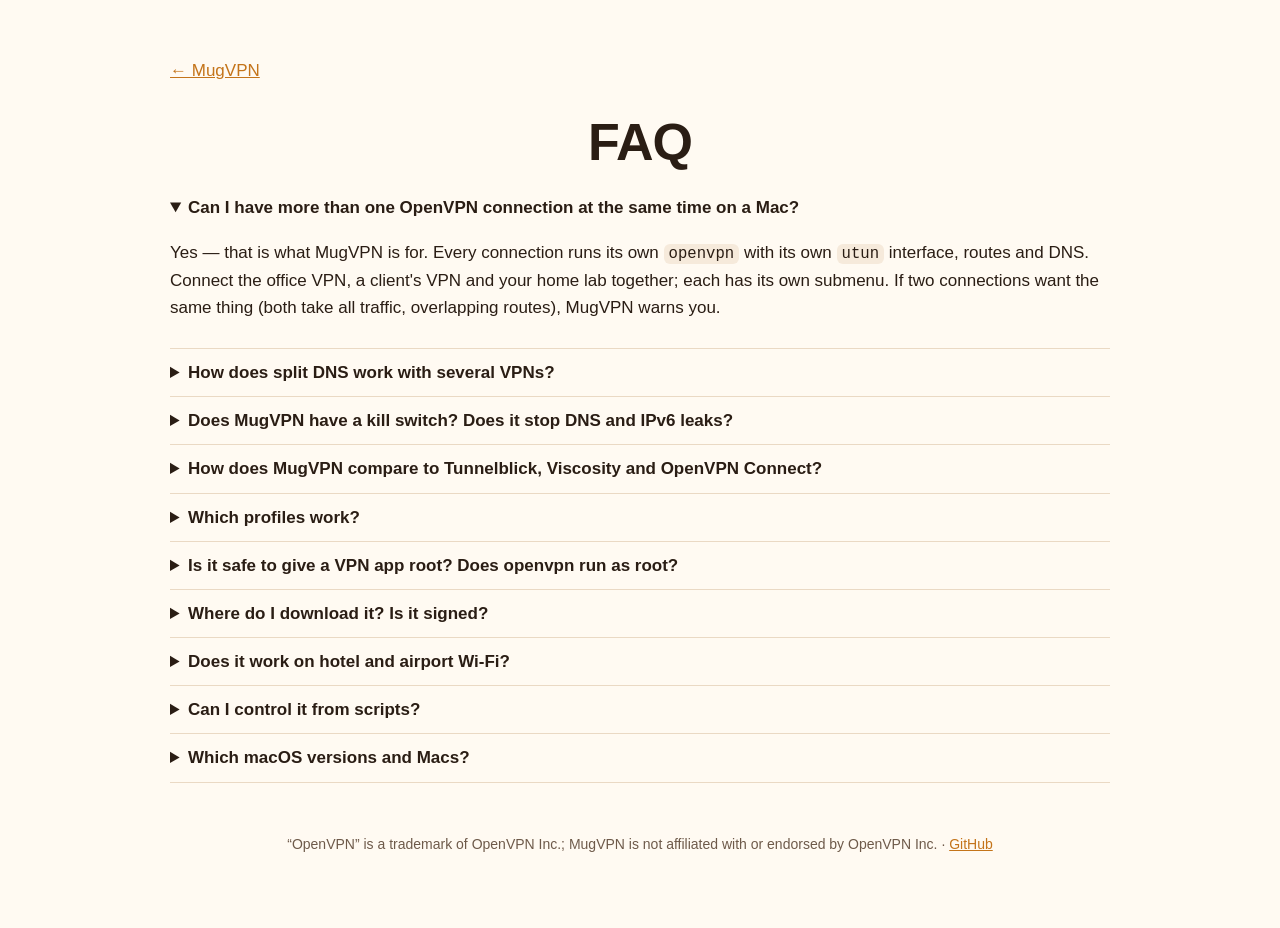
==== docs/faq.html @ 98705738 "Release docs: install from the signed, notarized DMG (or build), new screenshots (Disconnect All, Ex" ====
<!doctype html>
<html lang="en">
<head>
<meta charset="utf-8">
<meta name="viewport" content="width=device-width, initial-scale=1">
<title>MugVPN FAQ — multiple OpenVPN connections on a Mac</title>
<meta name="description" content="Questions about MugVPN, the free macOS client for several simultaneous OpenVPN connections: split DNS, kill switch, Tunnelblick import, how it compares to Tunnelblick, Viscosity and OpenVPN Connect.">
<meta name="robots" content="index, follow">
<meta property="og:title" content="MugVPN FAQ">
<meta property="og:description" content="Several OpenVPN connections at once on macOS: how MugVPN does it, split DNS, kill switch, import, security.">
<meta property="og:image" content="https://tanderbold.github.io/MugVPN/social-preview.png">
<meta property="og:url" content="https://tanderbold.github.io/MugVPN/faq.html">
<meta name="twitter:card" content="summary_large_image">
<link rel="icon" type="image/png" href="icon.png">
<link rel="canonical" href="https://tanderbold.github.io/MugVPN/faq.html">
<script type="application/ld+json">
{
  "@context": "https://schema.org",
  "@type": "FAQPage",
  "mainEntity": [
    {"@type": "Question", "name": "Can I have more than one OpenVPN connection at the same time on a Mac?",
     "acceptedAnswer": {"@type": "Answer", "text": "Yes. MugVPN runs every connection as its own openvpn process with its own utun interface, routes and DNS, so several VPNs can be up at once."}},
    {"@type": "Question", "name": "How does split DNS work with several VPNs?",
     "acceptedAnswer": {"@type": "Answer", "text": "Each connection's DNS answers only for the domains its server names (or the domains you list); other names resolve as before. Only one connection at a time can take all names."}},
    {"@type": "Question", "name": "Does MugVPN have a kill switch?",
     "acceptedAnswer": {"@type": "Answer", "text": "Yes, per connection. If a connection that carries all traffic drops unexpectedly, MugVPN blocks your TCP and UDP traffic outside the VPN with the macOS packet filter until you reconnect or unblock it from the menu."}},
    {"@type": "Question", "name": "Can I import my Tunnelblick or Viscosity configurations?",
     "acceptedAnswer": {"@type": "Answer", "text": "Tunnelblick .tblk folders and standard .ovpn files (Viscosity exports them) import directly, with the keys and certificates they name."}},
    {"@type": "Question", "name": "Does MugVPN work on hotel and airport Wi-Fi?",
     "acceptedAnswer": {"@type": "Answer", "text": "Yes. When a network asks for a sign-in page first, MugVPN offers it from the menu; if its kill switch is blocking the Internet, it lifts the block for two minutes so the page can load. It reconnects the tunnels when the network changes."}},
    {"@type": "Question", "name": "Can I control MugVPN from scripts?",
     "acceptedAnswer": {"@type": "Answer", "text": "Yes. MugVPN --command connect, disconnect, reconnect, status and list answer once done, with exit codes and JSON; --wait waits for the connection to come up or go down."}},
    {"@type": "Question", "name": "Is MugVPN free?",
     "acceptedAnswer": {"@type": "Answer", "text": "Yes, it is free and open source under the MIT License."}},
    {"@type": "Question", "name": "Where do I download MugVPN? Is it signed?",
     "acceptedAnswer": {"@type": "Answer", "text": "From the latest release on GitHub: a DMG signed with an Apple Developer ID and notarized by Apple, with its SHA-256 beside it. You can also build it from source."}},
    {"@type": "Question", "name": "Does openvpn run as root in MugVPN?",
     "acceptedAnswer": {"@type": "Answer", "text": "No. Each tunnel's openvpn runs unprivileged; a small helper does what needs root, after checking each request."}}
  ]
}
</script>
<link rel="stylesheet" href="style.css">
</head>
<body>
<main>
  <p><a href="./">← MugVPN</a></p>
  <h1>FAQ</h1>

  <details open><summary>Can I have more than one OpenVPN connection at the same time on a Mac?</summary>
  <p>Yes — that is what MugVPN is for. Every connection runs its own <code>openvpn</code> with its own <code>utun</code> interface, routes and DNS. Connect the office VPN, a client's VPN and your home lab together; each has its own submenu. If two connections want the same thing (both take all traffic, overlapping routes), MugVPN warns you.</p></details>

  <details><summary>How does split DNS work with several VPNs?</summary>
  <p>When a server names its domains (<code>dns … resolve-domains</code>, or with the per-connection switch also the old <code>dhcp-option DOMAIN</code>), only those names go to that VPN's DNS; everything else resolves as before. You can also set a connection's own DNS servers for domains you list. Several connections can each answer for their own domains; only one can take all names.</p></details>

  <details><summary>Does MugVPN have a kill switch? Does it stop DNS and IPv6 leaks?</summary>
  <p>Yes. Per connection (switch it on in the connection's Options), a kill switch blocks your TCP and UDP traffic outside the VPN (with the macOS packet filter, PF) if a connection that carries all traffic drops unexpectedly, until you reconnect it or choose <em>Unblock Internet</em> in the menu. While such a connection is up, IPv6 and DNS outside the VPN are blocked. After connecting, and on every network change, a leak check warns if the default route, a public network or DNS goes around the tunnel — including routes a rogue DHCP server pushes (TunnelVision).</p></details>

  <details><summary>How does MugVPN compare to Tunnelblick, Viscosity and OpenVPN Connect?</summary>
  <p>OpenVPN Connect on macOS keeps one connection at a time. Tunnelblick and Viscosity can run several; MugVPN is built around it: per-connection split DNS, conflict and leak warnings, a kill switch that works with several tunnels, and a window to create and edit connections. It is free and open source (MIT), and it imports Tunnelblick configurations and standard <code>.ovpn</code> files.</p></details>

  <details><summary>Which profiles work?</summary>
  <p>Standard OpenVPN 2.x client profiles (<code>.ovpn</code>, <code>.conf</code>), with inline or separate certificates and keys, <code>tls-auth</code>, <code>tls-crypt</code>, <code>tls-crypt-v2</code>, PKCS#12, passwords, OTP, web sign-in and proxies. For safety, options that would run programs or load code (<code>up</code>/<code>down</code> scripts, plug-ins) are refused, with the line that caused it. Your own scripts beside the profile (<code>&lt;name&gt;_up.sh</code> …) run as you.</p></details>

  <details><summary>Is it safe to give a VPN app root? Does openvpn run as root?</summary>
  <p>Something has to be root to create tunnels, routes and DNS — but not openvpn itself. In MugVPN each tunnel's <code>openvpn</code> runs unprivileged, and a small helper does what needs root after checking each request. Profiles are checked before they run.</p></details>

  <details><summary>Where do I download it? Is it signed?</summary>
  <p>From the <a href="https://github.com/tanderbold/MugVPN/releases/latest">latest release</a>: a DMG signed with an Apple Developer ID and notarized by Apple, with its SHA-256 beside it. Open it, drag MugVPN to Applications, and allow its helper when macOS asks on the first connection. You can also <a href="./#build">build it from source</a>.</p></details>

  <details><summary>Does it work on hotel and airport Wi-Fi?</summary>
  <p>Yes. When a network asks for a sign-in page first, MugVPN offers <b>Sign in to This Network…</b> in its menu; if the kill switch is blocking the Internet, the block is lifted for two minutes so the page can load. When you move to another network, the tunnels reconnect at once.</p></details>

  <details><summary>Can I control it from scripts?</summary>
  <p>Yes: <code>MugVPN --command connect|disconnect|reconnect|status|list</code> answers once the command is done, with exit codes and JSON output; <code>--wait</code> waits until the connection is up (or down). See the <a href="https://github.com/tanderbold/MugVPN#command-line">README</a>.</p></details>

  <details><summary>Which macOS versions and Macs?</summary>
  <p>macOS 13 Ventura or later, on Apple silicon and Intel Macs. The interface is in 22 languages.</p></details>

  <footer><p>“OpenVPN” is a trademark of OpenVPN Inc.; MugVPN is not affiliated with or endorsed by OpenVPN Inc. · <a href="https://github.com/tanderbold/MugVPN">GitHub</a></p></footer>
</main>
</body>
</html>
---- docs/style.css ----
:root { --bg: #fffaf2; --fg: #2a1d14; --muted: #6e5a4a; --accent: #c4741a; --card: #ffffff; --line: #ead9c4; --code: #f6eadb; }
@media (prefers-color-scheme: dark) {
  :root { --bg: #17110d; --fg: #f7efe3; --muted: #bba792; --accent: #f6a623; --card: #211812; --line: #3a2b20; --code: #2b2018; }
}
* { box-sizing: border-box; }
body { margin: 0; background: var(--bg); color: var(--fg); font: 17px/1.6 -apple-system, BlinkMacSystemFont, "Segoe UI", Helvetica, Arial, sans-serif; }
main { max-width: 980px; margin: 0 auto; padding: 40px 20px 60px; }
a { color: var(--accent); }
.appicon { display: block; margin: 0 auto 8px; border-radius: 22%; }
h1 { text-align: center; font-size: 52px; margin: 8px 0 0; letter-spacing: -1px; }
.tagline { text-align: center; font-size: 22px; color: var(--muted); max-width: 760px; margin: 8px auto 18px; }
.badges { text-align: center; color: var(--muted); }
.badges span { display: inline-block; margin: 2px 10px; }
h2 { margin-top: 44px; border-bottom: 1px solid var(--line); padding-bottom: 6px; }
pre, code { background: var(--code); border-radius: 6px; }
pre { padding: 12px 14px; overflow-x: auto; }
code { padding: 1px 5px; font-size: 0.92em; }
pre code { padding: 0; }
.shots { display: flex; flex-wrap: wrap; gap: 14px; justify-content: center; margin: 20px 0; }
.shots figure { margin: 0; flex: 1 1 440px; max-width: 100%; text-align: center; }
.shots img { max-width: 100%; height: auto; border-radius: 10px; }
.shots figcaption { color: var(--muted); font-size: 14px; }
.grid { display: grid; grid-template-columns: repeat(auto-fit, minmax(270px, 1fr)); gap: 14px; }
.card { background: var(--card); border: 1px solid var(--line); border-radius: 12px; padding: 14px 18px; }
.card h3 { margin: 4px 0 6px; font-size: 18px; }
.card p { margin: 0; color: var(--muted); font-size: 15px; }
.cta { text-align: center; margin: 26px 0; }
.cta a { display: inline-block; padding: 10px 22px; border-radius: 22px; background: var(--accent); color: #fff; text-decoration: none; font-weight: 600; margin: 4px; }
footer { color: var(--muted); font-size: 14px; text-align: center; margin-top: 50px; }
details { border-bottom: 1px solid var(--line); padding: 10px 0; }
summary { cursor: pointer; font-weight: 600; }
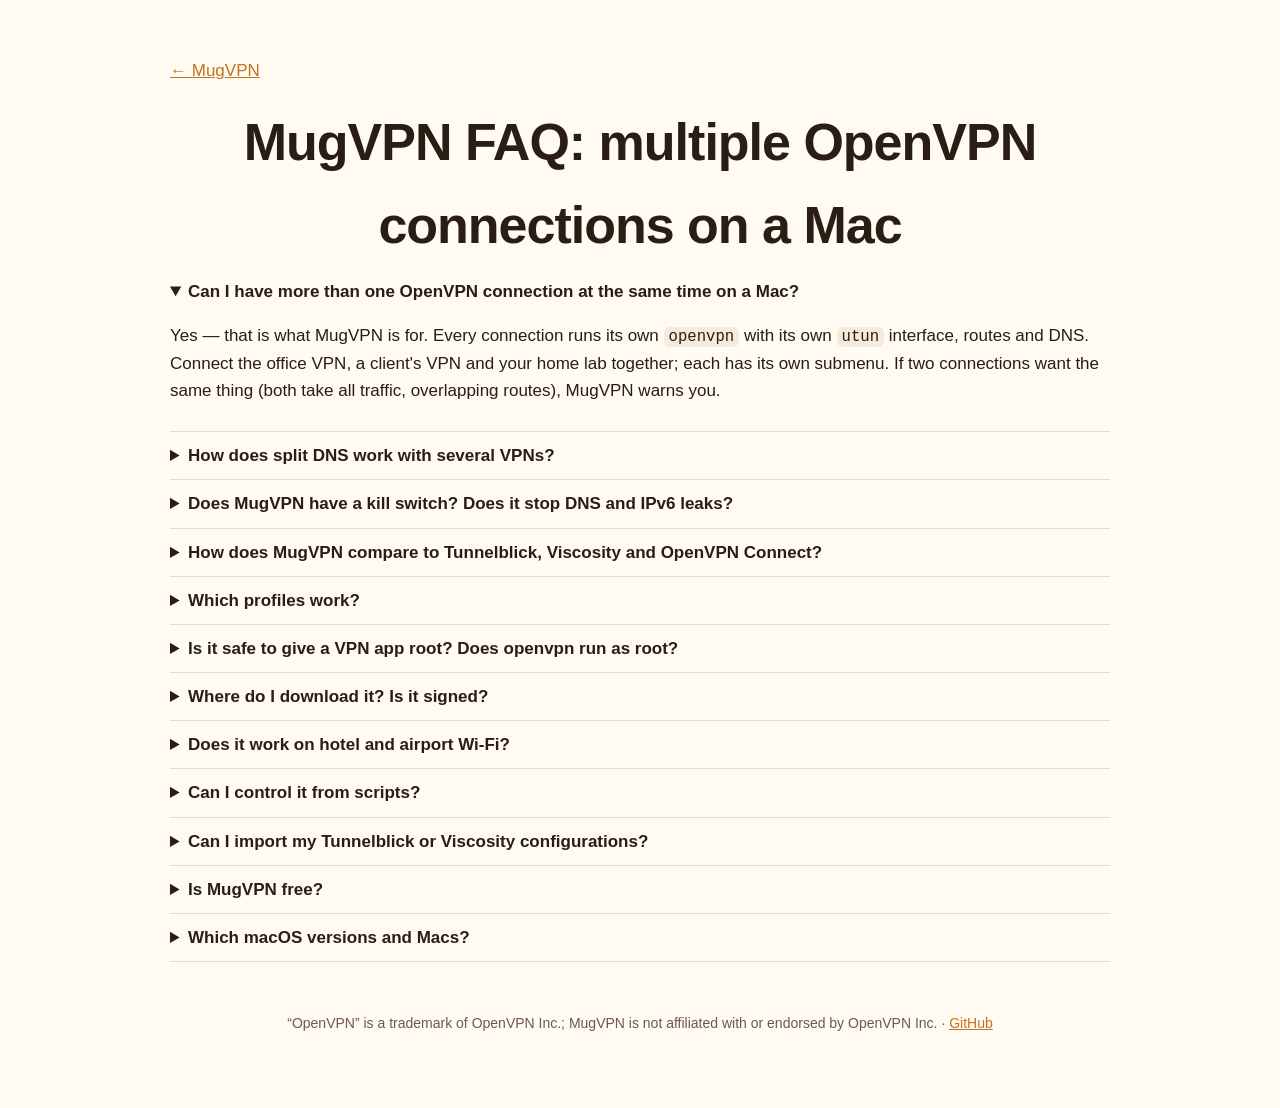
==== commit 6019898b: "Docs match the code: install with Homebrew or the DMG, command line return and exit codes and JSON f" ====
--- a/docs/faq.html
+++ b/docs/faq.html
@@ -10,32 +10,121 @@
 <meta property="og:description" content="Several OpenVPN connections at once on macOS: how MugVPN does it, split DNS, kill switch, import, security.">
 <meta property="og:image" content="https://tanderbold.github.io/MugVPN/social-preview.png">
 <meta property="og:url" content="https://tanderbold.github.io/MugVPN/faq.html">
+<meta property="og:type" content="website">
+<meta property="og:site_name" content="MugVPN">
+<meta property="og:image:width" content="1280">
+<meta property="og:image:height" content="640">
+<meta property="og:image:alt" content="MugVPN — several OpenVPN connections at once on macOS">
 <meta name="twitter:card" content="summary_large_image">
-<link rel="icon" type="image/png" href="icon.png">
+<meta name="twitter:title" content="MugVPN FAQ — multiple OpenVPN connections on a Mac">
+<meta name="twitter:image" content="https://tanderbold.github.io/MugVPN/social-preview.png">
+<meta name="twitter:image:alt" content="MugVPN — several OpenVPN connections at once on macOS">
+<meta name="theme-color" content="#17110d">
+<link rel="icon" type="image/png" sizes="32x32" href="favicon-32.png">
+<link rel="apple-touch-icon" sizes="180x180" href="apple-touch-icon.png">
+<link rel="alternate" type="text/plain" title="LLM summary" href="llms.txt">
 <link rel="canonical" href="https://tanderbold.github.io/MugVPN/faq.html">
 <script type="application/ld+json">
 {
   "@context": "https://schema.org",
   "@type": "FAQPage",
   "mainEntity": [
-    {"@type": "Question", "name": "Can I have more than one OpenVPN connection at the same time on a Mac?",
-     "acceptedAnswer": {"@type": "Answer", "text": "Yes. MugVPN runs every connection as its own openvpn process with its own utun interface, routes and DNS, so several VPNs can be up at once."}},
-    {"@type": "Question", "name": "How does split DNS work with several VPNs?",
-     "acceptedAnswer": {"@type": "Answer", "text": "Each connection's DNS answers only for the domains its server names (or the domains you list); other names resolve as before. Only one connection at a time can take all names."}},
-    {"@type": "Question", "name": "Does MugVPN have a kill switch?",
-     "acceptedAnswer": {"@type": "Answer", "text": "Yes, per connection. If a connection that carries all traffic drops unexpectedly, MugVPN blocks your TCP and UDP traffic outside the VPN with the macOS packet filter until you reconnect or unblock it from the menu."}},
-    {"@type": "Question", "name": "Can I import my Tunnelblick or Viscosity configurations?",
-     "acceptedAnswer": {"@type": "Answer", "text": "Tunnelblick .tblk folders and standard .ovpn files (Viscosity exports them) import directly, with the keys and certificates they name."}},
-    {"@type": "Question", "name": "Does MugVPN work on hotel and airport Wi-Fi?",
-     "acceptedAnswer": {"@type": "Answer", "text": "Yes. When a network asks for a sign-in page first, MugVPN offers it from the menu; if its kill switch is blocking the Internet, it lifts the block for two minutes so the page can load. It reconnects the tunnels when the network changes."}},
-    {"@type": "Question", "name": "Can I control MugVPN from scripts?",
-     "acceptedAnswer": {"@type": "Answer", "text": "Yes. MugVPN --command connect, disconnect, reconnect, status and list answer once done, with exit codes and JSON; --wait waits for the connection to come up or go down."}},
-    {"@type": "Question", "name": "Is MugVPN free?",
-     "acceptedAnswer": {"@type": "Answer", "text": "Yes, it is free and open source under the MIT License."}},
-    {"@type": "Question", "name": "Where do I download MugVPN? Is it signed?",
-     "acceptedAnswer": {"@type": "Answer", "text": "From the latest release on GitHub: a DMG signed with an Apple Developer ID and notarized by Apple, with its SHA-256 beside it. You can also build it from source."}},
-    {"@type": "Question", "name": "Does openvpn run as root in MugVPN?",
-     "acceptedAnswer": {"@type": "Answer", "text": "No. Each tunnel's openvpn runs unprivileged; a small helper does what needs root, after checking each request."}}
+    {
+      "@type": "Question",
+      "name": "Can I have more than one OpenVPN connection at the same time on a Mac?",
+      "acceptedAnswer": {
+        "@type": "Answer",
+        "text": "Yes — that is what MugVPN is for. Every connection runs its own openvpn with its own utun interface, routes and DNS. Connect the office VPN, a client's VPN and your home lab together; each has its own submenu. If two connections want the same thing (both take all traffic, overlapping routes), MugVPN warns you."
+      }
+    },
+    {
+      "@type": "Question",
+      "name": "How does split DNS work with several VPNs?",
+      "acceptedAnswer": {
+        "@type": "Answer",
+        "text": "When a server names its domains (dns … resolve-domains, or with the per-connection switch also the old dhcp-option DOMAIN), only those names go to that VPN's DNS; everything else resolves as before. You can also set a connection's own DNS servers for domains you list. Several connections can each answer for their own domains; only one can take all names."
+      }
+    },
+    {
+      "@type": "Question",
+      "name": "Does MugVPN have a kill switch? Does it stop DNS and IPv6 leaks?",
+      "acceptedAnswer": {
+        "@type": "Answer",
+        "text": "Yes. Per connection (switch it on in the connection's Options), a kill switch blocks your TCP and UDP traffic outside the VPN (with the macOS packet filter, PF) if a connection that carries all traffic drops unexpectedly, until you reconnect it or choose Unblock Internet in the menu. While such a connection is up, IPv6 and DNS outside the VPN are blocked. After connecting, and on every network change, a leak check warns if the default route, a public network or DNS goes around the tunnel — including routes a rogue DHCP server pushes (TunnelVision)."
+      }
+    },
+    {
+      "@type": "Question",
+      "name": "How does MugVPN compare to Tunnelblick, Viscosity and OpenVPN Connect?",
+      "acceptedAnswer": {
+        "@type": "Answer",
+        "text": "OpenVPN Connect on macOS keeps one connection at a time. Tunnelblick and Viscosity can run several; MugVPN is built around it: per-connection split DNS, conflict and leak warnings, a kill switch that works with several tunnels, and a window to create and edit connections. It is free and open source (MIT), and it imports Tunnelblick configurations and standard .ovpn files."
+      }
+    },
+    {
+      "@type": "Question",
+      "name": "Which profiles work?",
+      "acceptedAnswer": {
+        "@type": "Answer",
+        "text": "Standard OpenVPN 2.x client profiles (.ovpn, .conf), with inline or separate certificates and keys, tls-auth, tls-crypt, tls-crypt-v2, PKCS#12, passwords, OTP, web sign-in and proxies. For safety, options that would run programs or load code (up/down scripts, plug-ins) are refused, with the line that caused it. Your own scripts beside the profile (<name>_up.sh …) run as you."
+      }
+    },
+    {
+      "@type": "Question",
+      "name": "Is it safe to give a VPN app root? Does openvpn run as root?",
+      "acceptedAnswer": {
+        "@type": "Answer",
+        "text": "Something has to be root to create tunnels, routes and DNS — but not openvpn itself. In MugVPN each tunnel's openvpn runs unprivileged, and a small helper does what needs root after checking each request. Profiles are checked before they run."
+      }
+    },
+    {
+      "@type": "Question",
+      "name": "Where do I download it? Is it signed?",
+      "acceptedAnswer": {
+        "@type": "Answer",
+        "text": "With Homebrew: brew install --cask tanderbold/tap/mugvpn. Or from the latest release: a DMG signed with an Apple Developer ID and notarized by Apple, with its SHA-256 beside it. Open it, drag MugVPN to Applications, and allow its helper when macOS asks on the first connection. You can also build it from source."
+      }
+    },
+    {
+      "@type": "Question",
+      "name": "Does it work on hotel and airport Wi-Fi?",
+      "acceptedAnswer": {
+        "@type": "Answer",
+        "text": "Yes. When a network asks for a sign-in page first, MugVPN offers Sign in to This Network… in its menu; if the kill switch is blocking the Internet, the block is lifted for two minutes so the page can load. When you move to another network, the tunnels reconnect at once."
+      }
+    },
+    {
+      "@type": "Question",
+      "name": "Can I control it from scripts?",
+      "acceptedAnswer": {
+        "@type": "Answer",
+        "text": "Yes: MugVPN --command connect|disconnect|reconnect|status|list answers once the command is done, with exit codes and JSON output; --wait waits until the connection is up (or down). See the README."
+      }
+    },
+    {
+      "@type": "Question",
+      "name": "Can I import my Tunnelblick or Viscosity configurations?",
+      "acceptedAnswer": {
+        "@type": "Answer",
+        "text": "Yes. Tunnelblick .tblk folders and standard .ovpn files (Viscosity exports them) import directly, with the keys and certificates they name; profiles from a URL or an OpenVPN Access Server too."
+      }
+    },
+    {
+      "@type": "Question",
+      "name": "Is MugVPN free?",
+      "acceptedAnswer": {
+        "@type": "Answer",
+        "text": "Yes. It is free and open source under the MIT License, with no account, no tracking and no paid tier."
+      }
+    },
+    {
+      "@type": "Question",
+      "name": "Which macOS versions and Macs?",
+      "acceptedAnswer": {
+        "@type": "Answer",
+        "text": "macOS 13 Ventura or later, on Apple silicon and Intel Macs. The interface is in 22 languages."
+      }
+    }
   ]
 }
 </script>
@@ -44,7 +133,7 @@
 <body>
 <main>
   <p><a href="./">← MugVPN</a></p>
-  <h1>FAQ</h1>
+  <h1>MugVPN FAQ: multiple OpenVPN connections on a Mac</h1>
 
   <details open><summary>Can I have more than one OpenVPN connection at the same time on a Mac?</summary>
   <p>Yes — that is what MugVPN is for. Every connection runs its own <code>openvpn</code> with its own <code>utun</code> interface, routes and DNS. Connect the office VPN, a client's VPN and your home lab together; each has its own submenu. If two connections want the same thing (both take all traffic, overlapping routes), MugVPN warns you.</p></details>
@@ -65,13 +154,19 @@
   <p>Something has to be root to create tunnels, routes and DNS — but not openvpn itself. In MugVPN each tunnel's <code>openvpn</code> runs unprivileged, and a small helper does what needs root after checking each request. Profiles are checked before they run.</p></details>
 
   <details><summary>Where do I download it? Is it signed?</summary>
-  <p>From the <a href="https://github.com/tanderbold/MugVPN/releases/latest">latest release</a>: a DMG signed with an Apple Developer ID and notarized by Apple, with its SHA-256 beside it. Open it, drag MugVPN to Applications, and allow its helper when macOS asks on the first connection. You can also <a href="./#build">build it from source</a>.</p></details>
+  <p>With Homebrew: <code>brew install --cask tanderbold/tap/mugvpn</code>. Or from the <a href="https://github.com/tanderbold/MugVPN/releases/latest">latest release</a>: a DMG signed with an Apple Developer ID and notarized by Apple, with its SHA-256 beside it. Open it, drag MugVPN to Applications, and allow its helper when macOS asks on the first connection. You can also <a href="./#build">build it from source</a>.</p></details>
 
   <details><summary>Does it work on hotel and airport Wi-Fi?</summary>
   <p>Yes. When a network asks for a sign-in page first, MugVPN offers <b>Sign in to This Network…</b> in its menu; if the kill switch is blocking the Internet, the block is lifted for two minutes so the page can load. When you move to another network, the tunnels reconnect at once.</p></details>
 
   <details><summary>Can I control it from scripts?</summary>
   <p>Yes: <code>MugVPN --command connect|disconnect|reconnect|status|list</code> answers once the command is done, with exit codes and JSON output; <code>--wait</code> waits until the connection is up (or down). See the <a href="https://github.com/tanderbold/MugVPN#command-line">README</a>.</p></details>
+
+  <details><summary>Can I import my Tunnelblick or Viscosity configurations?</summary>
+  <p>Yes. Tunnelblick <code>.tblk</code> folders and standard <code>.ovpn</code> files (Viscosity exports them) import directly, with the keys and certificates they name; profiles from a URL or an OpenVPN Access Server too.</p></details>
+
+  <details><summary>Is MugVPN free?</summary>
+  <p>Yes. It is free and open source under the MIT License, with no account, no tracking and no paid tier.</p></details>
 
   <details><summary>Which macOS versions and Macs?</summary>
   <p>macOS 13 Ventura or later, on Apple silicon and Intel Macs. The interface is in 22 languages.</p></details>
--- a/docs/style.css
+++ b/docs/style.css
@@ -19,6 +19,7 @@
 .shots { display: flex; flex-wrap: wrap; gap: 14px; justify-content: center; margin: 20px 0; }
 .shots figure { margin: 0; flex: 1 1 440px; max-width: 100%; text-align: center; }
 .shots img { max-width: 100%; height: auto; border-radius: 10px; }
+.shots figure.single { flex: 0 1 640px; }
 .shots figcaption { color: var(--muted); font-size: 14px; }
 .grid { display: grid; grid-template-columns: repeat(auto-fit, minmax(270px, 1fr)); gap: 14px; }
 .card { background: var(--card); border: 1px solid var(--line); border-radius: 12px; padding: 14px 18px; }
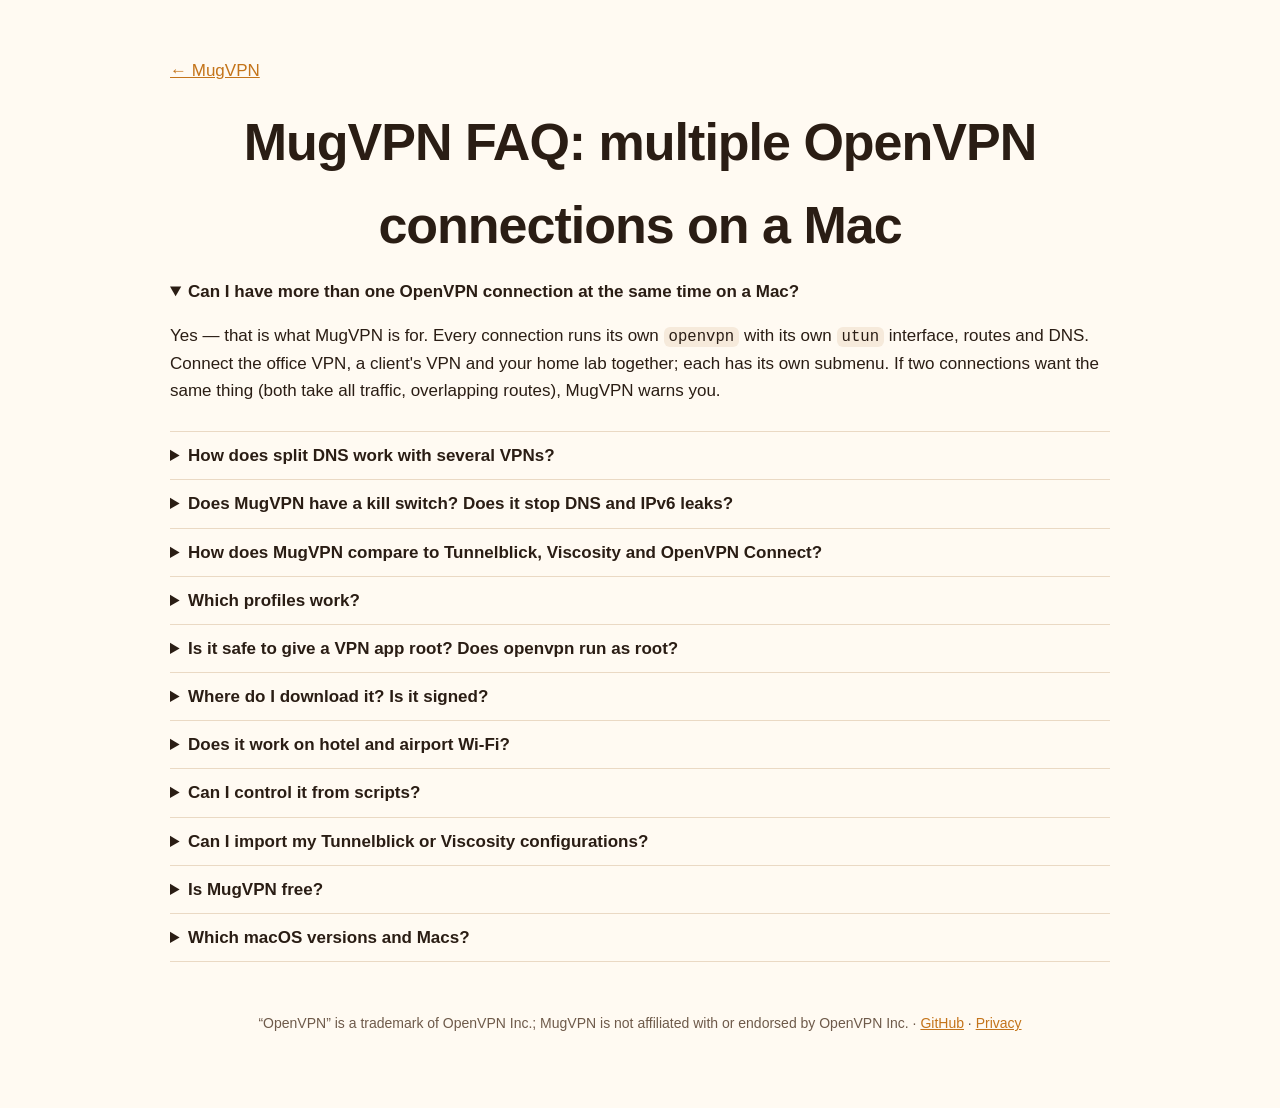
==== commit 5130c894: "License compliance: LZ4's notices per source, the openvpn patch's GPL notices, a release's correspon" ====
--- a/docs/faq.html
+++ b/docs/faq.html
@@ -42,7 +42,7 @@
       "name": "How does split DNS work with several VPNs?",
       "acceptedAnswer": {
         "@type": "Answer",
-        "text": "When a server names its domains (dns … resolve-domains, or with the per-connection switch also the old dhcp-option DOMAIN), only those names go to that VPN's DNS; everything else resolves as before. You can also set a connection's own DNS servers for domains you list. Several connections can each answer for their own domains; only one can take all names."
+        "text": "When a server names its domains (dns … resolve-domains, or with the per-connection switch also the old dhcp-option DOMAIN), only those names go to that VPN's DNS; everything else resolves as before. You can also send just the domains you list to the server's DNS (in place of any it pushes), or set a connection's own DNS servers for domains you list. Several connections can each answer for their own domains; only one can take all names: regardless of connection order, one whose server gives no domains gets them, and one whose server gives its domains keeps those."
       }
     },
     {
@@ -50,7 +50,7 @@
       "name": "Does MugVPN have a kill switch? Does it stop DNS and IPv6 leaks?",
       "acceptedAnswer": {
         "@type": "Answer",
-        "text": "Yes. Per connection (switch it on in the connection's Options), a kill switch blocks your TCP and UDP traffic outside the VPN (with the macOS packet filter, PF) if a connection that carries all traffic drops unexpectedly, until you reconnect it or choose Unblock Internet in the menu. While such a connection is up, IPv6 and DNS outside the VPN are blocked. After connecting, and on every network change, a leak check warns if the default route, a public network or DNS goes around the tunnel — including routes a rogue DHCP server pushes (TunnelVision)."
+        "text": "Yes. Per connection (switch it on in the connection's Options), a kill switch blocks your TCP and UDP traffic outside the VPN (with the macOS packet filter, PF) if a connection that carries all traffic drops unexpectedly, until you reconnect it or choose Unblock Internet in the menu (name lookups through the Mac's resolver still go out, so the VPN can find its server again; a persistent connection's kill switch blocks every other protocol too). While such a connection is up, IPv6 and DNS outside the VPN are blocked. After connecting, and on every network change, a leak check warns if the default route, a public network or DNS goes around the tunnel — including routes a rogue DHCP server pushes (TunnelVision)."
       }
     },
     {
@@ -58,7 +58,7 @@
       "name": "How does MugVPN compare to Tunnelblick, Viscosity and OpenVPN Connect?",
       "acceptedAnswer": {
         "@type": "Answer",
-        "text": "OpenVPN Connect on macOS keeps one connection at a time. Tunnelblick and Viscosity can run several; MugVPN is built around it: per-connection split DNS, conflict and leak warnings, a kill switch that works with several tunnels, and a window to create and edit connections. It is free and open source (MIT), and it imports Tunnelblick configurations and standard .ovpn files."
+        "text": "OpenVPN Connect on macOS keeps one connection at a time. Tunnelblick and Viscosity can run several, but Tunnelblick documents no split DNS and advises against its kill switch with several VPNs, and Viscosity has no built-in kill switch. MugVPN is made for several at once: split DNS per connection, a kill switch per connection that blocks only traffic outside the tunnels, IPv6 and DNS kept inside the VPN, a leak check (TunnelVision included), warnings when connections collide, openvpn without root, a connection editor, captive-portal sign-in and a scriptable command line. It is free and open source (MIT) and imports Tunnelblick configurations. See the comparison table."
       }
     },
     {
@@ -90,7 +90,7 @@
       "name": "Does it work on hotel and airport Wi-Fi?",
       "acceptedAnswer": {
         "@type": "Answer",
-        "text": "Yes. When a network asks for a sign-in page first, MugVPN offers Sign in to This Network… in its menu; if the kill switch is blocking the Internet, the block is lifted for two minutes so the page can load. When you move to another network, the tunnels reconnect at once."
+        "text": "Yes. When a network asks for a sign-in page first, MugVPN offers Sign in to This Network… in its menu; if the kill switch is blocking the Internet, the block is lifted for two minutes so the page can load (a persistent connection's block: by administrators only). When you move to another network, the tunnels reconnect at once."
       }
     },
     {
@@ -98,7 +98,7 @@
       "name": "Can I control it from scripts?",
       "acceptedAnswer": {
         "@type": "Answer",
-        "text": "Yes: MugVPN --command connect|disconnect|reconnect|status|list answers once the command is done, with exit codes and JSON output; --wait waits until the connection is up (or down). See the README."
+        "text": "Yes: MugVPN --command connect|disconnect|reconnect|status|list answers once MugVPN has started it, with exit codes and JSON output; --wait waits until the connection is up (or down). See the README."
       }
     },
     {
@@ -139,13 +139,13 @@
   <p>Yes — that is what MugVPN is for. Every connection runs its own <code>openvpn</code> with its own <code>utun</code> interface, routes and DNS. Connect the office VPN, a client's VPN and your home lab together; each has its own submenu. If two connections want the same thing (both take all traffic, overlapping routes), MugVPN warns you.</p></details>
 
   <details><summary>How does split DNS work with several VPNs?</summary>
-  <p>When a server names its domains (<code>dns … resolve-domains</code>, or with the per-connection switch also the old <code>dhcp-option DOMAIN</code>), only those names go to that VPN's DNS; everything else resolves as before. You can also set a connection's own DNS servers for domains you list. Several connections can each answer for their own domains; only one can take all names.</p></details>
+  <p>When a server names its domains (<code>dns … resolve-domains</code>, or with the per-connection switch also the old <code>dhcp-option DOMAIN</code>), only those names go to that VPN's DNS; everything else resolves as before. You can also send just the domains you list to the server's DNS (in place of any it pushes), or set a connection's own DNS servers for domains you list. Several connections can each answer for their own domains; only one can take all names: regardless of connection order, one whose server gives no domains gets them, and one whose server gives its domains keeps those.</p></details>
 
   <details><summary>Does MugVPN have a kill switch? Does it stop DNS and IPv6 leaks?</summary>
-  <p>Yes. Per connection (switch it on in the connection's Options), a kill switch blocks your TCP and UDP traffic outside the VPN (with the macOS packet filter, PF) if a connection that carries all traffic drops unexpectedly, until you reconnect it or choose <em>Unblock Internet</em> in the menu. While such a connection is up, IPv6 and DNS outside the VPN are blocked. After connecting, and on every network change, a leak check warns if the default route, a public network or DNS goes around the tunnel — including routes a rogue DHCP server pushes (TunnelVision).</p></details>
+  <p>Yes. Per connection (switch it on in the connection's Options), a kill switch blocks your TCP and UDP traffic outside the VPN (with the macOS packet filter, PF) if a connection that carries all traffic drops unexpectedly, until you reconnect it or choose <em>Unblock Internet</em> in the menu (name lookups through the Mac's resolver still go out, so the VPN can find its server again; a persistent connection's kill switch blocks every other protocol too). While such a connection is up, IPv6 and DNS outside the VPN are blocked. After connecting, and on every network change, a leak check warns if the default route, a public network or DNS goes around the tunnel — including routes a rogue DHCP server pushes (TunnelVision).</p></details>
 
   <details><summary>How does MugVPN compare to Tunnelblick, Viscosity and OpenVPN Connect?</summary>
-  <p>OpenVPN Connect on macOS keeps one connection at a time. Tunnelblick and Viscosity can run several; MugVPN is built around it: per-connection split DNS, conflict and leak warnings, a kill switch that works with several tunnels, and a window to create and edit connections. It is free and open source (MIT), and it imports Tunnelblick configurations and standard <code>.ovpn</code> files.</p></details>
+  <p>OpenVPN Connect on macOS keeps one connection at a time. Tunnelblick and Viscosity can run several, but Tunnelblick documents no split DNS and advises against its kill switch with several VPNs, and Viscosity has no built-in kill switch. MugVPN is made for several at once: split DNS per connection, a kill switch per connection that blocks only traffic outside the tunnels, IPv6 and DNS kept inside the VPN, a leak check (TunnelVision included), warnings when connections collide, openvpn without root, a connection editor, captive-portal sign-in and a scriptable command line. It is free and open source (MIT) and imports Tunnelblick configurations. See the <a href="./#compare">comparison table</a>.</p></details>
 
   <details><summary>Which profiles work?</summary>
   <p>Standard OpenVPN 2.x client profiles (<code>.ovpn</code>, <code>.conf</code>), with inline or separate certificates and keys, <code>tls-auth</code>, <code>tls-crypt</code>, <code>tls-crypt-v2</code>, PKCS#12, passwords, OTP, web sign-in and proxies. For safety, options that would run programs or load code (<code>up</code>/<code>down</code> scripts, plug-ins) are refused, with the line that caused it. Your own scripts beside the profile (<code>&lt;name&gt;_up.sh</code> …) run as you.</p></details>
@@ -157,10 +157,10 @@
   <p>With Homebrew: <code>brew install --cask tanderbold/tap/mugvpn</code>. Or from the <a href="https://github.com/tanderbold/MugVPN/releases/latest">latest release</a>: a DMG signed with an Apple Developer ID and notarized by Apple, with its SHA-256 beside it. Open it, drag MugVPN to Applications, and allow its helper when macOS asks on the first connection. You can also <a href="./#build">build it from source</a>.</p></details>
 
   <details><summary>Does it work on hotel and airport Wi-Fi?</summary>
-  <p>Yes. When a network asks for a sign-in page first, MugVPN offers <b>Sign in to This Network…</b> in its menu; if the kill switch is blocking the Internet, the block is lifted for two minutes so the page can load. When you move to another network, the tunnels reconnect at once.</p></details>
+  <p>Yes. When a network asks for a sign-in page first, MugVPN offers <b>Sign in to This Network…</b> in its menu; if the kill switch is blocking the Internet, the block is lifted for two minutes so the page can load (a persistent connection's block: by administrators only). When you move to another network, the tunnels reconnect at once.</p></details>
 
   <details><summary>Can I control it from scripts?</summary>
-  <p>Yes: <code>MugVPN --command connect|disconnect|reconnect|status|list</code> answers once the command is done, with exit codes and JSON output; <code>--wait</code> waits until the connection is up (or down). See the <a href="https://github.com/tanderbold/MugVPN#command-line">README</a>.</p></details>
+  <p>Yes: <code>MugVPN --command connect|disconnect|reconnect|status|list</code> answers once MugVPN has started it, with exit codes and JSON output; <code>--wait</code> waits until the connection is up (or down). See the <a href="https://github.com/tanderbold/MugVPN#command-line">README</a>.</p></details>
 
   <details><summary>Can I import my Tunnelblick or Viscosity configurations?</summary>
   <p>Yes. Tunnelblick <code>.tblk</code> folders and standard <code>.ovpn</code> files (Viscosity exports them) import directly, with the keys and certificates they name; profiles from a URL or an OpenVPN Access Server too.</p></details>
@@ -171,7 +171,7 @@
   <details><summary>Which macOS versions and Macs?</summary>
   <p>macOS 13 Ventura or later, on Apple silicon and Intel Macs. The interface is in 22 languages.</p></details>
 
-  <footer><p>“OpenVPN” is a trademark of OpenVPN Inc.; MugVPN is not affiliated with or endorsed by OpenVPN Inc. · <a href="https://github.com/tanderbold/MugVPN">GitHub</a></p></footer>
+  <footer><p>“OpenVPN” is a trademark of OpenVPN Inc.; MugVPN is not affiliated with or endorsed by OpenVPN Inc. · <a href="https://github.com/tanderbold/MugVPN">GitHub</a> · <a href="privacy.html">Privacy</a></p></footer>
 </main>
 </body>
 </html>
--- a/docs/style.css
+++ b/docs/style.css
@@ -30,3 +30,10 @@
 footer { color: var(--muted); font-size: 14px; text-align: center; margin-top: 50px; }
 details { border-bottom: 1px solid var(--line); padding: 10px 0; }
 summary { cursor: pointer; font-weight: 600; }
+
+.compare { overflow-x: auto; margin: 16px 0; }
+.compare table { border-collapse: collapse; width: 100%; font-size: 14px; }
+.compare th, .compare td { border-bottom: 1px solid var(--line, rgba(127,127,127,.25)); padding: 7px 8px; text-align: left; vertical-align: top; }
+.compare thead th, .compare tr:first-child th { font-weight: 600; }
+.compare td:nth-child(2) { background: rgba(255, 166, 0, .08); }
+.sources { color: var(--muted); font-size: 13px; }
